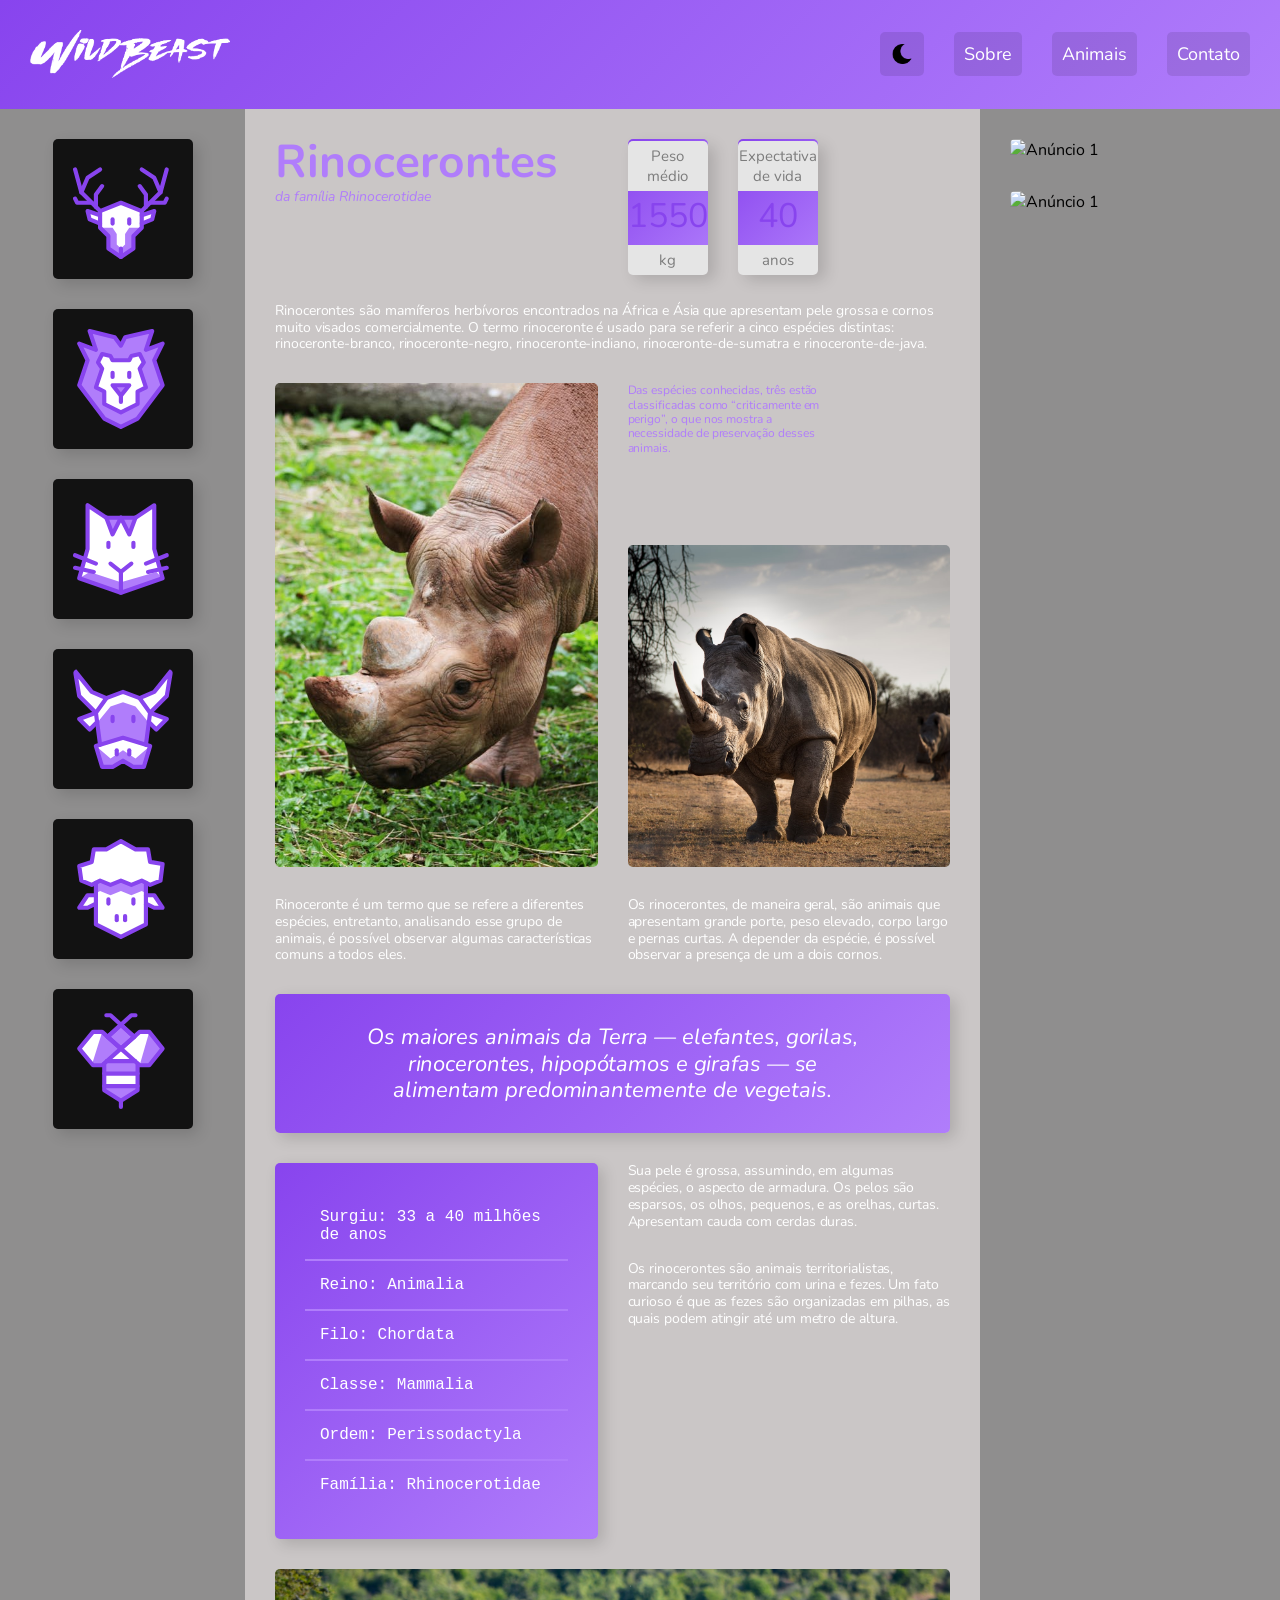
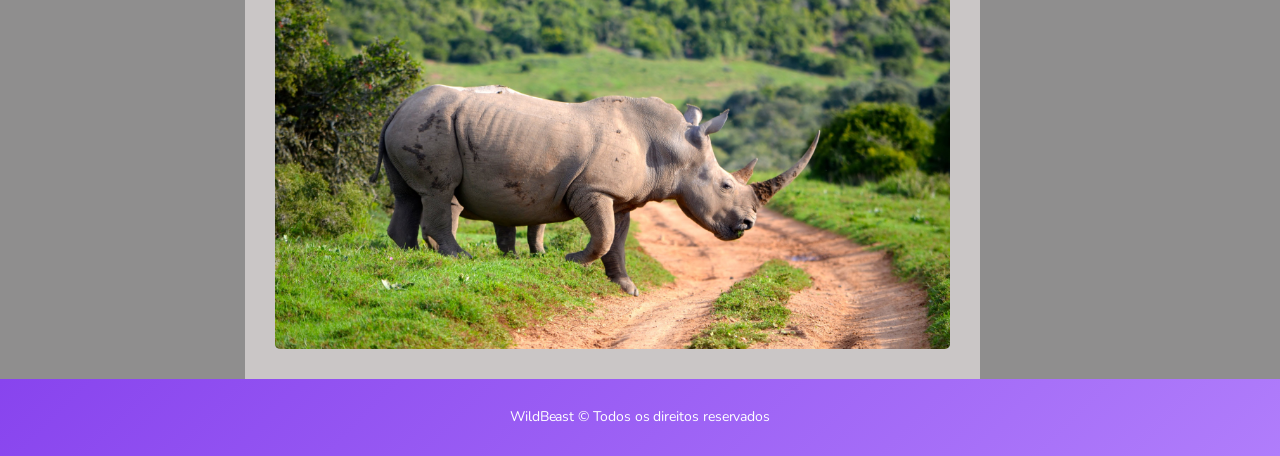
==== index.html @ 4a7d87e7 "added js-file" ====
<!DOCTYPE html>
<html lang="pt-br">

<head>
    <title>WildBeast</title>
    <meta charset="UTF-8">
    <meta http-equiv="X-UA-Compatible" content="IE=edge">
    <meta name="viewport" content="width=device-width, initial-scale=1, shrink-to-fit=no">
    <link rel="stylesheet"
        href="https://fonts.googleapis.com/css2?family=Nunito:ital,wght@0,400;0,700;1,400&display=swap">
    <link rel="stylesheet" href="Css/style.css">
</head>

<body id="body">

    <div class="estrutura">

        <header class="header">

            <a href="#" id="hoverlua" class="logo"><img src="img/wildbeast.svg" alt="WildBeast"></a>

            <nav>

                <ul>
                    <li><a href="#" id="blackTheme" onclick=darkmode()><img class="lua" src="/img/luaicon.png" alt="A imagem de uma lua"></a></li>
                    <li><a href="#">Sobre</a></li>
                    <li><a href="#">Animais</a></li>
                    <li><a href="#">Contato</a></li>

                </ul>

            </nav>

        </header>

        <nav class="sidenav" id="sidebar">

            <ul>

                <li><a href="#"><img src="icones/cervo.svg" alt="Cervo"></a></li>
                <li><a href="#"><img src="icones/leao.svg" alt="Leão"></a></li>
                <li><a href="#"><img src="icones/gato.svg" alt="Gato"></a></li>
                <li><a href="#"><img src="icones/vaca.svg" alt="Vaca"></a></li>
                <li><a href="#"><img src="icones/ovelha.svg" alt="Ovelha"></a></li>
                <li><a href="#"><img src="icones/abelha.svg" alt="Abelha"></a></li>

            </ul>

        </nav>

        <main class="content">

            <div class="titulo">

                <h1>Rinocerontes</h1>
                <span>da família Rhinocerotidae</span>

            </div>

            <div class="caracteristicas">

                <div>

                    <span class="medio">Peso<br> médio</span>
                    <span class="numero">1550</span>
                    <span class="rotulo">kg</span>

                </div>

                <div>

                    <span class="medio">Expectativa<br> de vida</span>
                    <span class="numero">40</span>
                    <span class="rotulo">anos</span>

                </div>

            </div>

            <p class="col-wide">
                Rinocerontes são mamíferos herbívoros encontrados na África e Ásia que apresentam pele grossa e cornos
                muito visados comercialmente. O termo rinoceronte é usado para se referir a cinco espécies distintas:
                rinoceronte-branco, rinoceronte-negro, rinoceronte-indiano, rinoceronte-de-sumatra e
                rinoceronte-de-java.
            </p>

            <img class="imagem-1" src="img/Rino1.jpeg" alt="Rinoceronte 1">

            <p class="destaque">
                Das espécies conhecidas, três estão classificadas como “criticamente em perigo”, o que nos mostra a
                necessidade de preservação desses animais.
            </p>

            <img class="imagem-2" src="img/Rino2.jpeg" alt="Rinoceronte 2">

            <p class="class-p">
                Rinoceronte é um termo que se refere a diferentes espécies, entretanto, analisando esse grupo de
                animais,
                é possível observar algumas características comuns a todos eles.
            </p>

            <p class="class-p">
                Os rinocerontes, de maneira geral, são animais que apresentam grande porte, peso elevado, corpo largo e
                pernas curtas. A depender da espécie, é possível observar a presença de um a dois cornos.
            </p>

            <blockquote class="citaçao col-wide">

                <p>
                    Os maiores animais da Terra — elefantes, gorilas, rinocerontes, hipopótamos e girafas — se alimentam
                    predominantemente de vegetais.
                </p>

            </blockquote>

            <ul class="atributos">

                <li>Surgiu: 33 a 40 milhões de anos</li>
                <li>Reino: Animalia</li>
                <li>Filo: Chordata</li>
                <li>Classe: Mammalia</li>
                <li>Ordem: Perissodactyla</li>
                <li>Família: Rhinocerotidae</li>

            </ul>

            <div class="informaçoes">

                <p class="class-p">
                    Sua pele é grossa, assumindo, em algumas espécies, o aspecto de armadura. Os pelos são esparsos, os
                    olhos, pequenos, e as orelhas, curtas. Apresentam cauda com cerdas duras.
                </p>

                <p class="class-p">
                    Os rinocerontes são animais territorialistas, marcando seu território com urina e fezes. Um fato
                    curioso é que as fezes são organizadas em pilhas, as quais podem atingir até um metro de altura.
                </p>

            </div>

            <img class="col-wide" src="img/Rino3.jpg" alt="Rinoceronte 3">

        </main>

        <aside class="anuncios" id="sidebar2">

            <div class="anuncios-item">

                <img src="img/anuncio-1.jpg" alt="Anúncio 1">

            </div>

            <div class="anuncios-item">

                <img src="img/anuncio-2.jpg" alt="Anúncio 1">

            </div>

        </aside>

        <footer class="footer">

            <p>WildBeast © Todos os direitos reservados</p>

        </footer>

    </div>

</body>

<script src="index.js"></script>

</html>
---- Css/style.css ----
body,
p,
h1,
ul,
li,
blockquote {
  padding: 0px;
  margin: 0px;
}

body {
  background: #cac6c6; /* mudar*/
  font-family: "Nunito", Georgia, "Times New Roman", Times, serif;
}

li {
  list-style: none;
}

a {
  text-decoration: none;
}

img {
  display: block;
  max-width: 100%;
  border-radius: 5px;
}

/* ------------------------------------------ */

.estrutura {
  display: grid;
  grid-template-columns: minmax(160px, 1fr) 3fr 300px;
  grid-template-areas:
    "header  header  header"
    "sidenav content anuncios"
    "footer  footer  footer";
}

@media (max-width: 1200px) {
  .estrututra {
    grid-template-areas:
      "header header header"
      "sidenav content content"
      "sidenav anuncios anuncios"
      "footer footer footer";
  }
}

@media (max-width: 760px) {
  .estrutura {
    grid-template-columns: 100%;
    grid-template-areas:
      "header"
      "sidenav"
      "content"
      "anuncios"
      "footer";
  }
}

/* ------------------------------------------ */

.header {
  grid-area: header;
  background: linear-gradient(135deg, #8844ee, #b07dfb);
  padding: 30px;
  display: grid;
  grid-template-columns: 1fr auto;
  align-items: center;
}

.logo {
  max-width: 200px;
}

.header nav ul {
  display: flex;
  flex-wrap: wrap;
}

.header nav a {
  display: block;
  padding: 10px;
  color: #fff;
  font-size: 1.125em;
  background: rgba(0, 0, 0, 0.1);
  border-radius: 5px;
  transition: 0.1s;
}

.header nav a:hover {
  background: rgba(0, 0, 0, 0.5);
}

.header li + li {
  margin-left: 30px;
}

@media (max-width: 760px) {
  .header {
    grid-template-columns: auto;
  }
  .logo {
    margin-bottom: 20px;
  }
  .header nav a {
    font-size: 1em;
  }
  .header li + li {
    margin-left: 10px;
  }
}


/* ------------------------------------------ */

.sidenav {
  grid-area: sidenav;
  background: #8f8e8e; /* mudar*/
  padding: 30px;
}

.sidenav li a {
  display: block;
  min-width: 60px;
  max-width: 100px;
  margin: 0 auto 30px auto;
  background: #121212;
  padding: 20px;
  border-radius: 5px;
  box-shadow: 5px 5px 15px 0px rgba(0, 0, 0, 0.15);
  transition: 0.1s ease-out;
}

.sidenav li a:hover {
  background: #b07dfb;
}

@keyframes seta {
  from {
    right: 30px;
  }
  to {
    right: 20px;
  }
}

@media (max-width: 760px) {
  .sidenav {
    position: relative;
    overflow-x: auto;
    -webkit-overflow-scrolling: touch;
    -ms-overflow-style: -ms-autohiding-scrollbar;
  }
  .sidenav::after {
    content: "→";
    color: #fff;
    position: absolute;
    top: 5px;
    right: 30px;
    animation: seta 0.5s ease-in 0s infinite alternate;
  }
  .sidenav ul {
    display: flex;
  }
  .sidenav li {
    flex: 1 0 60px;
  }
  .sidenav {
    padding: 0 30px;
  }
  .sidenav li a {
    margin: 30px 30px 30px 0;
  }
}

/* ------------------------------------------ */

.content ul,
li,
a,
blockquote {
  color: #fff;
}

.content {
  grid-area: content;
  max-width: 900px;
  margin: 0 auto;
  padding: 30px;
  display: grid;
  grid-template-columns: 1fr 1fr;
  gap: 30px;
}

@media (max-width: 600px) {
  .content {
    grid-template-columns: auto;
  }
}

/* ------------------------------------------ */

.col-wide {
  grid-column: 1 / -1;
  color: #fff;
}

.class-p {
  color: #fff;
}

.imagem-1 {
  grid-row: span 2;
  align-self: end;
}

.imagem-2 {
  align-self: end;
}

/* ------------------------------------------ */

p {
  font-size: 14px;
  line-height: 1.2;
  letter-spacing: -0.005em;
}

.informaçoes p + p {
  margin-top: 30px;
}

/* ------------------------------------------ */

.titulo {
  color: #b07dfb;
}

.titulo h1 {
  font-size: 46px;
  line-height: 1;
  font-weight: 700;
}

.titulo span {
  font-size: 14px;
  font-style: italic;
}

/* ------------------------------------------ */

.caracteristicas {
  display: flex;
  align-items: flex-start;
}

.caracteristicas > div {
  width: 80px;
  text-align: center;
  background: linear-gradient(135deg, #8844ee, #b07dfb);
  border-radius: 5px;
  box-shadow: 7px 7px 15px 0px rgba(0, 0, 0, 0.15);
  position: relative;
}

.caracteristicas > div:first-child {
  margin-right: 30px;
}

.caracteristicas span {
  display: block;
}

.numero {
  color: #8844ee;
  font-size: 34px;
  line-height: 1;
  margin: 10px auto;
}

.rotulo {
  font-size: 15px;
  background: #e5e5e5;
  border-radius: 0 0 5px 5px;
  padding: 5px 0;
  color: #7c7c7c;
  position: relative;
  top: 2px;
}

.medio {
  font-size: 15px;
  background: #e5e5e5;
  border-radius: 5px 5px 0 0;
  padding: 5px 0;
  color: #7c7c7c;
  position: relative;
  top: 2px;
}

/* ------------------------------------------ */

.destaque {
  font-size: 12px;
  color: #b07dfb;
  max-width: 16em;
}

.citaçao,
.atributos {
  align-self: start;
  padding: 30px;
  border-radius: 5px;
  box-shadow: 5px 5px 15px 0px rgba(0, 0, 0, 0.15);
  background: linear-gradient(135deg, #8844ee, #b07dfb);
}

.citaçao p {
  font-size: 22px;
  font-style: italic;
  text-align: center;
  max-width: 500px;
  margin: 0 auto;
}

.atributos li {
  font-family: "Courier New", Courier, monospace;
  font-size: 16px;
  padding: 15px;
}

.atributos li + li {
  border-top: 2px solid #b07dfb;
}

/* ------------------------------------------ */

.anuncios {
  grid-area: anuncios;
  background: #8f8e8e; /* mudar*/
  display: grid;
  align-content: start;
  padding: 30px;
  gap: 30px;
  grid-template-columns: repeat(auto-fit, minmax(150px, 1fr));
}

/* ------------------------------------------ */

.footer {
  grid-area: footer;
  background: linear-gradient(135deg, #8844ee, #b07dfb);
}

.footer p {
  color: #fff;
  text-align: center;
  padding: 30px;
}

.lua {
  padding: 2px;
  display: block;
  transition: 1ms;
  border-radius: 5px;
  width: 20px;
  height: auto;
}

.darkmodeBody {
  background-color: #222222;
}

.leftandright {
  background-color: #101010;
}
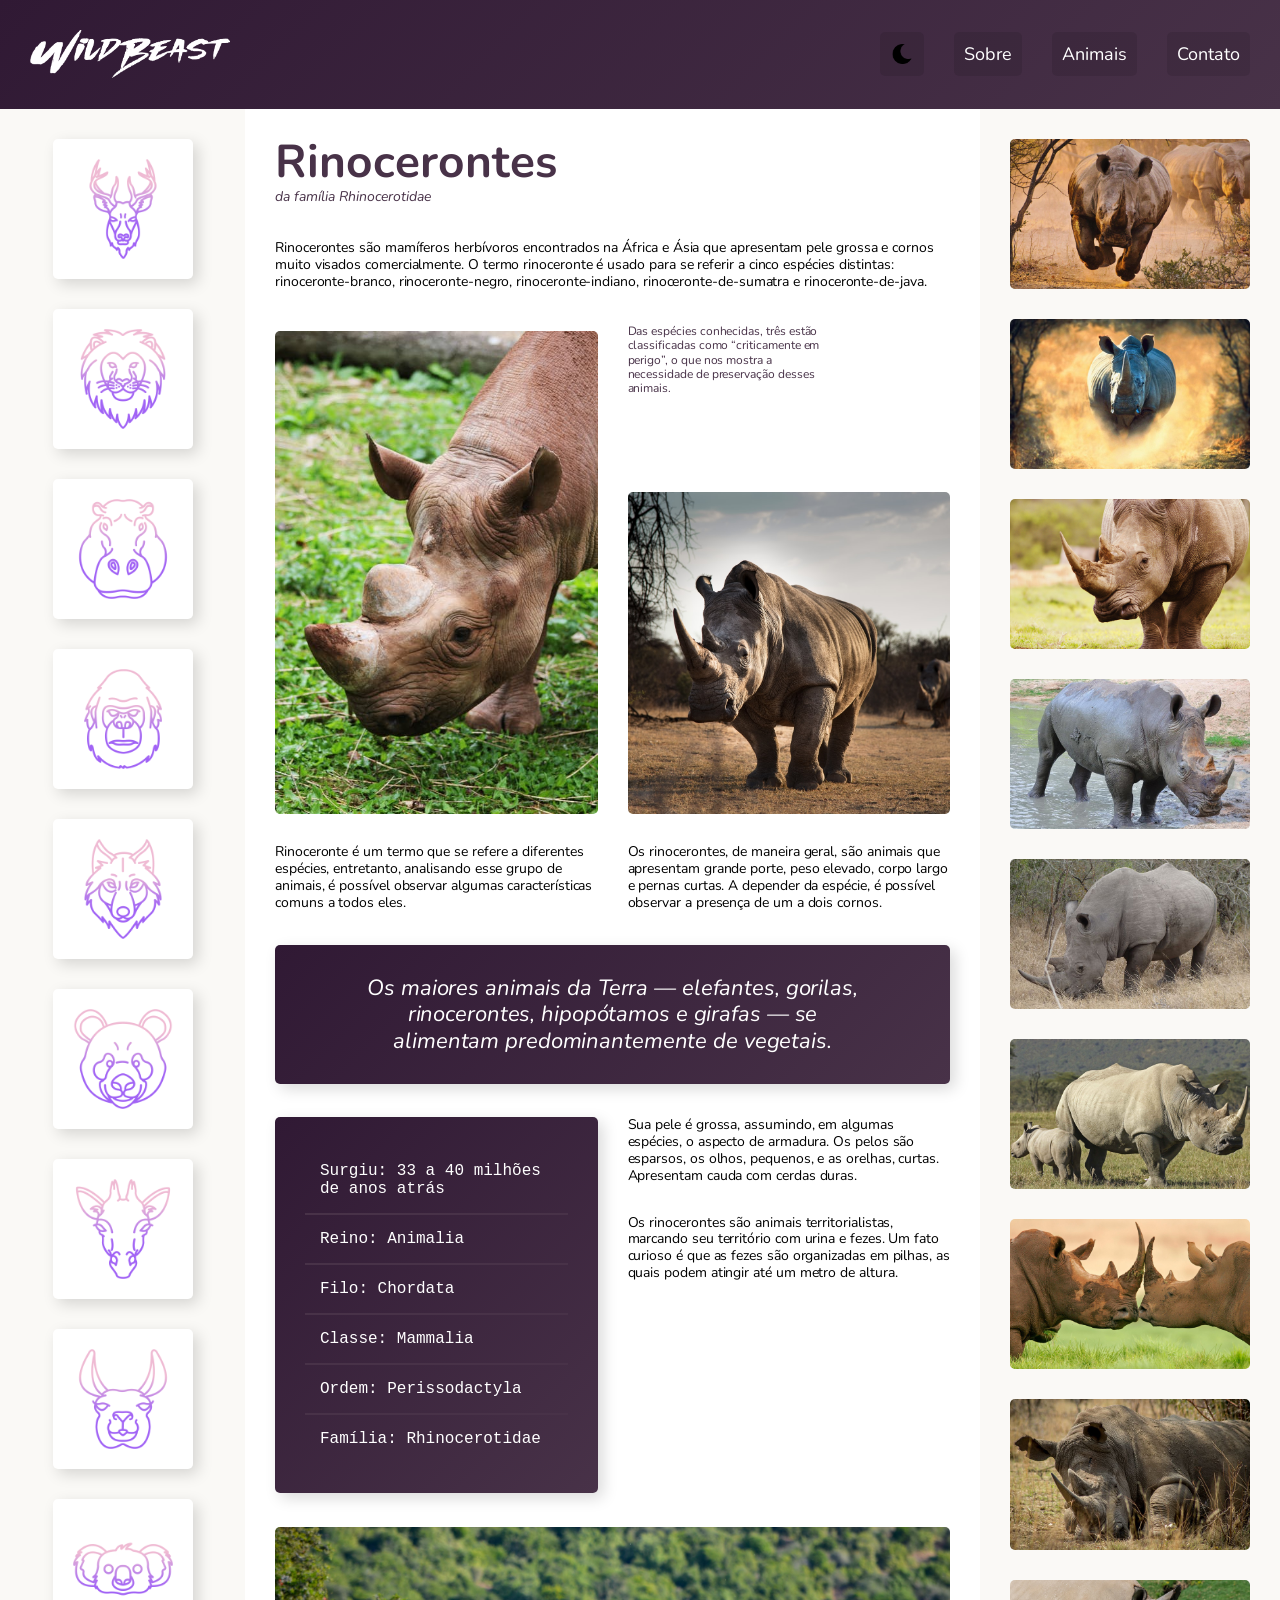
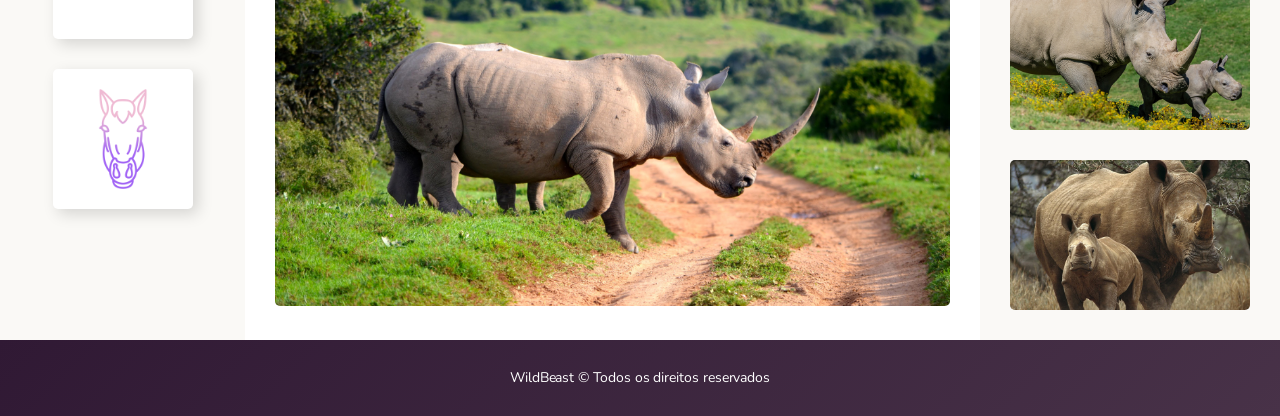
==== commit f99aee53: "cervo/rino" ====
--- a/index.html
+++ b/index.html
@@ -2,7 +2,7 @@
 <html lang="pt-br">
 
 <head>
-    <title>WildBeast</title>
+    <title>WildBeast - Rinoceronte</title>
     <meta charset="UTF-8">
     <meta http-equiv="X-UA-Compatible" content="IE=edge">
     <meta name="viewport" content="width=device-width, initial-scale=1, shrink-to-fit=no">
@@ -22,7 +22,8 @@
             <nav>
 
                 <ul>
-                    <li><a href="#" id="blackTheme" onclick=darkmode()><img class="lua" src="/img/luaicon.png" alt="A imagem de uma lua"></a></li>
+                    <li><a href="#" id="blackTheme" onclick=darkmode()><img class="lua" src="img/luaicon.png"
+                                alt="A imagem de uma lua"></a></li>
                     <li><a href="#">Sobre</a></li>
                     <li><a href="#">Animais</a></li>
                     <li><a href="#">Contato</a></li>
@@ -37,12 +38,16 @@
 
             <ul>
 
-                <li><a href="#"><img src="icones/cervo.svg" alt="Cervo"></a></li>
-                <li><a href="#"><img src="icones/leao.svg" alt="Leão"></a></li>
-                <li><a href="#"><img src="icones/gato.svg" alt="Gato"></a></li>
-                <li><a href="#"><img src="icones/vaca.svg" alt="Vaca"></a></li>
-                <li><a href="#"><img src="icones/ovelha.svg" alt="Ovelha"></a></li>
-                <li><a href="#"><img src="icones/abelha.svg" alt="Abelha"></a></li>
+                <li><a href="cervo.html"><img src="icones/cervo.png" alt="Cervo"></a></li>
+                <li><a href="leao.html"><img src="icones/leao.png" alt="Leão"></a></li>
+                <li><a href="hipopotamo.html"><img src="icones/hipopotamo.png" alt="Hipopótamo"></a></li>
+                <li><a href="gorila.html"><img src="icones/gorila.png" alt="Gorila"></a></li>
+                <li><a href="lobo.html"><img src="icones/lobo.png" alt="Lobo"></a></li>
+                <li><a href="panda.html"><img src="icones/panda.png" alt="Panda"></a></li>
+                <li><a href="girafa.html"><img src="icones/girafa.png" alt="Girafa"></a></li>
+                <li><a href="lhama.html"><img src="icones/lhama.png" alt="Lhama"></a></li>
+                <li><a href="coala.html"><img src="icones/coala.png" alt="Coala"></a></li>
+                <li><a href="cavalo.html"><img src="icones/cavalo.png" alt="Cavalo"></a></li>
 
             </ul>
 
@@ -54,26 +59,6 @@
 
                 <h1>Rinocerontes</h1>
                 <span>da família Rhinocerotidae</span>
-
-            </div>
-
-            <div class="caracteristicas">
-
-                <div>
-
-                    <span class="medio">Peso<br> médio</span>
-                    <span class="numero">1550</span>
-                    <span class="rotulo">kg</span>
-
-                </div>
-
-                <div>
-
-                    <span class="medio">Expectativa<br> de vida</span>
-                    <span class="numero">40</span>
-                    <span class="rotulo">anos</span>
-
-                </div>
 
             </div>
 
@@ -115,7 +100,7 @@
 
             <ul class="atributos">
 
-                <li>Surgiu: 33 a 40 milhões de anos</li>
+                <li>Surgiu: 33 a 40 milhões de anos atrás</li>
                 <li>Reino: Animalia</li>
                 <li>Filo: Chordata</li>
                 <li>Classe: Mammalia</li>
@@ -146,13 +131,61 @@
 
             <div class="anuncios-item">
 
-                <img src="img/anuncio-1.jpg" alt="Anúncio 1">
-
-            </div>
-
-            <div class="anuncios-item">
-
-                <img src="img/anuncio-2.jpg" alt="Anúncio 1">
+                <img src="img/Rinoceronte1.jpg" alt="Rinoceronte">
+
+            </div>
+
+            <div class="anuncios-item">
+
+                <img src="img/Rinoceronte2.jpg" alt="Rinoceronte">
+
+            </div>
+
+            <div class="anuncios-item">
+
+                <img src="img/Rinoceronte3.jpg" alt="Rinoceronte">
+
+            </div>
+
+            <div class="anuncios-item">
+
+                <img src="img/Rinoceronte4.jpg" alt="Rinoceronte">
+
+            </div>
+
+            <div class="anuncios-item">
+
+                <img src="img/Rinoceronte5.jpg" alt="Rinoceronte">
+
+            </div>
+
+            <div class="anuncios-item">
+
+                <img src="img/Rinoceronte6.jpg" alt="Rinoceronte">
+
+            </div>
+
+            <div class="anuncios-item">
+
+                <img src="img/Rinoceronte7.jpg" alt="Rinoceronte">
+
+            </div>
+
+            <div class="anuncios-item">
+
+                <img src="img/Rinoceronte8.jpg" alt="Rinoceronte">
+
+            </div>
+
+            <div class="anuncios-item">
+
+                <img src="img/Rinoceronte9.jpg" alt="Rinoceronte">
+
+            </div>
+
+            <div class="anuncios-item">
+
+                <img src="img/Rinoceronte10.jpg" alt="Rinoceronte">
 
             </div>
 
--- a/Css/style.css
+++ b/Css/style.css
@@ -8,8 +8,12 @@
   margin: 0px;
 }
 
+blockquote {
+  color: #fff!important;
+}
+
 body {
-  background: #cac6c6; /* mudar*/
+  background: #fff; /* mudar*/
   font-family: "Nunito", Georgia, "Times New Roman", Times, serif;
 }
 
@@ -64,7 +68,7 @@
 
 .header {
   grid-area: header;
-  background: linear-gradient(135deg, #8844ee, #b07dfb);
+  background: linear-gradient(135deg, #301934, #483248);
   padding: 30px;
   display: grid;
   grid-template-columns: 1fr auto;
@@ -118,7 +122,7 @@
 
 .sidenav {
   grid-area: sidenav;
-  background: #8f8e8e; /* mudar*/
+  background: #FAF9F6; /* mudar*/
   padding: 30px;
 }
 
@@ -127,7 +131,7 @@
   min-width: 60px;
   max-width: 100px;
   margin: 0 auto 30px auto;
-  background: #121212;
+  background: #fff;
   padding: 20px;
   border-radius: 5px;
   box-shadow: 5px 5px 15px 0px rgba(0, 0, 0, 0.15);
@@ -135,7 +139,7 @@
 }
 
 .sidenav li a:hover {
-  background: #b07dfb;
+  background: #483248;
 }
 
 @keyframes seta {
@@ -156,7 +160,7 @@
   }
   .sidenav::after {
     content: "→";
-    color: #fff;
+    color: #000;
     position: absolute;
     top: 5px;
     right: 30px;
@@ -205,11 +209,11 @@
 
 .col-wide {
   grid-column: 1 / -1;
-  color: #fff;
+  color: #000;
 }
 
 .class-p {
-  color: #fff;
+  color: #000;
 }
 
 .imagem-1 {
@@ -236,7 +240,7 @@
 /* ------------------------------------------ */
 
 .titulo {
-  color: #b07dfb;
+  color: #483248;
 }
 
 .titulo h1 {
@@ -305,7 +309,7 @@
 
 .destaque {
   font-size: 12px;
-  color: #b07dfb;
+  color: #483248;
   max-width: 16em;
 }
 
@@ -315,7 +319,7 @@
   padding: 30px;
   border-radius: 5px;
   box-shadow: 5px 5px 15px 0px rgba(0, 0, 0, 0.15);
-  background: linear-gradient(135deg, #8844ee, #b07dfb);
+  background: linear-gradient(135deg, #301934, #483248);
 }
 
 .citaçao p {
@@ -333,14 +337,14 @@
 }
 
 .atributos li + li {
-  border-top: 2px solid #b07dfb;
+  border-top: 2px solid #483248;
 }
 
 /* ------------------------------------------ */
 
 .anuncios {
   grid-area: anuncios;
-  background: #8f8e8e; /* mudar*/
+  background: #FAF9F6; /* mudar*/
   display: grid;
   align-content: start;
   padding: 30px;
@@ -352,7 +356,7 @@
 
 .footer {
   grid-area: footer;
-  background: linear-gradient(135deg, #8844ee, #b07dfb);
+  background: linear-gradient(135deg, #301934, #483248);
 }
 
 .footer p {
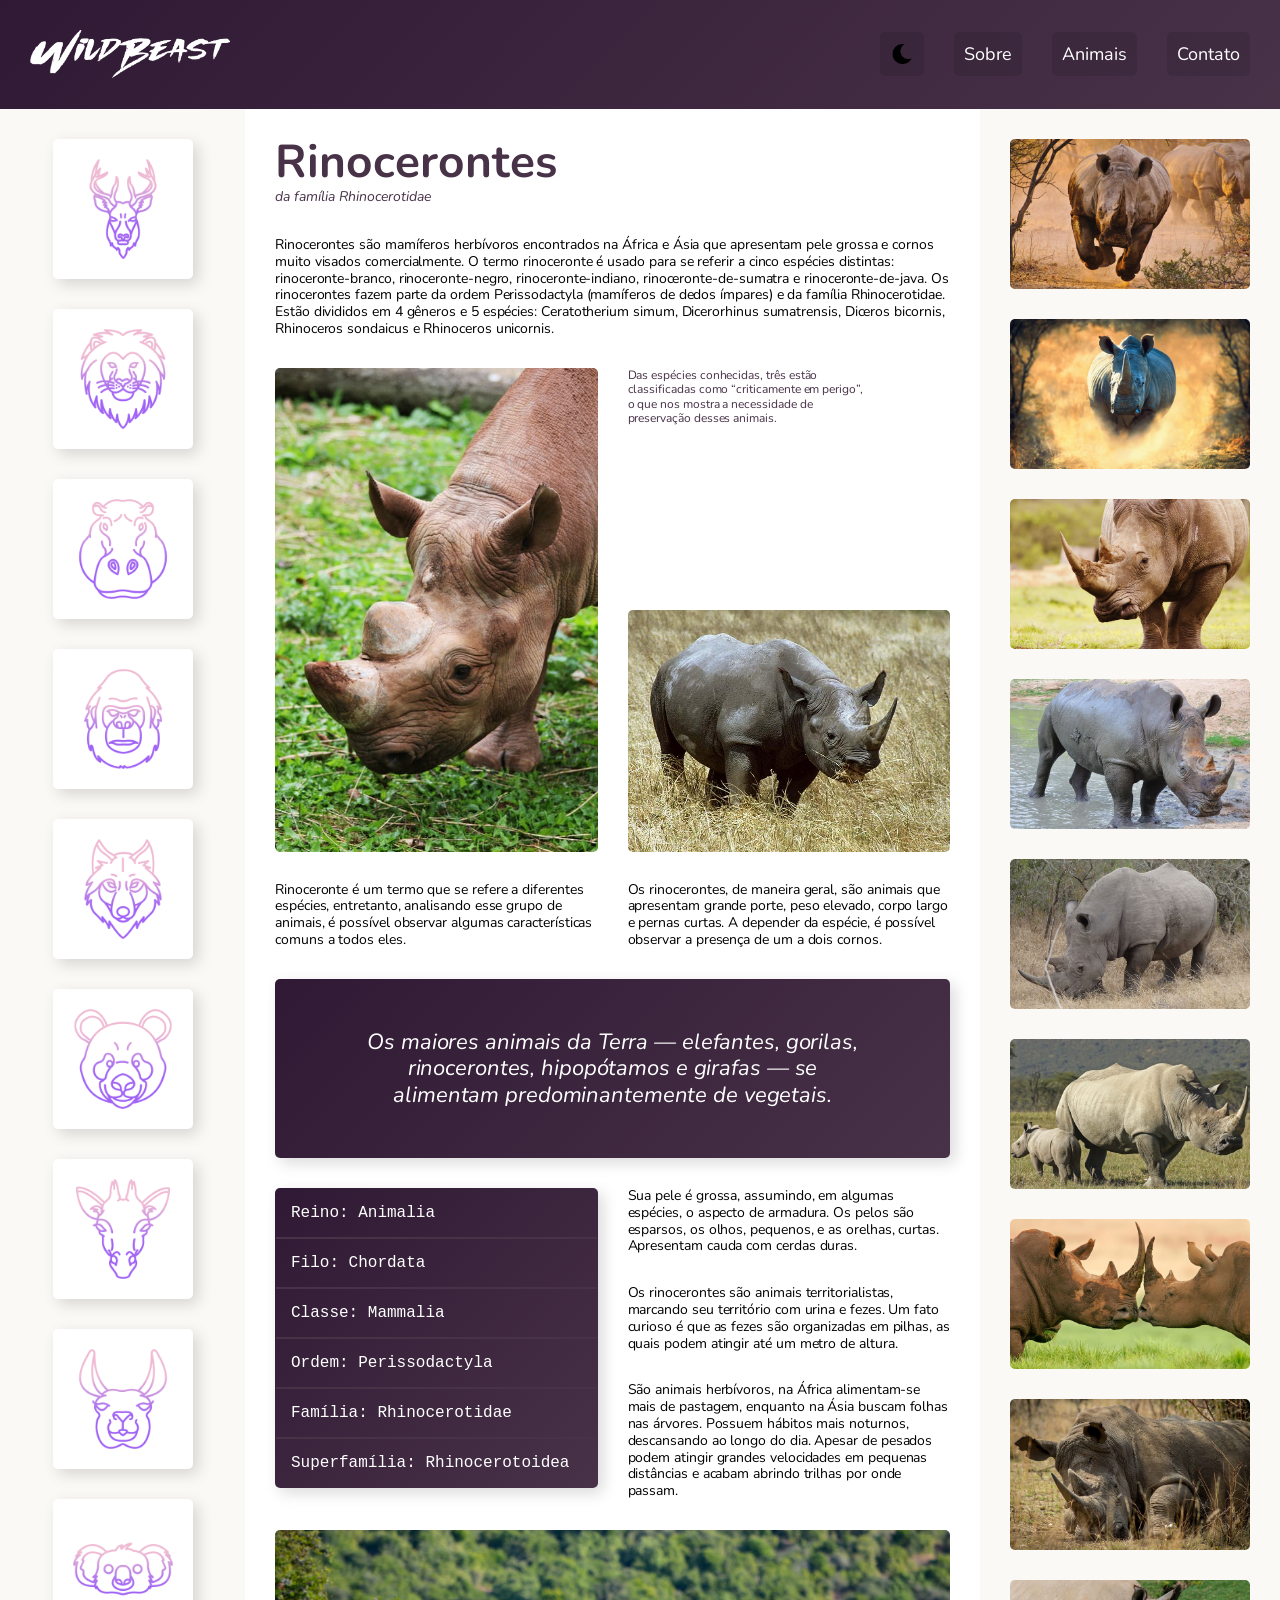
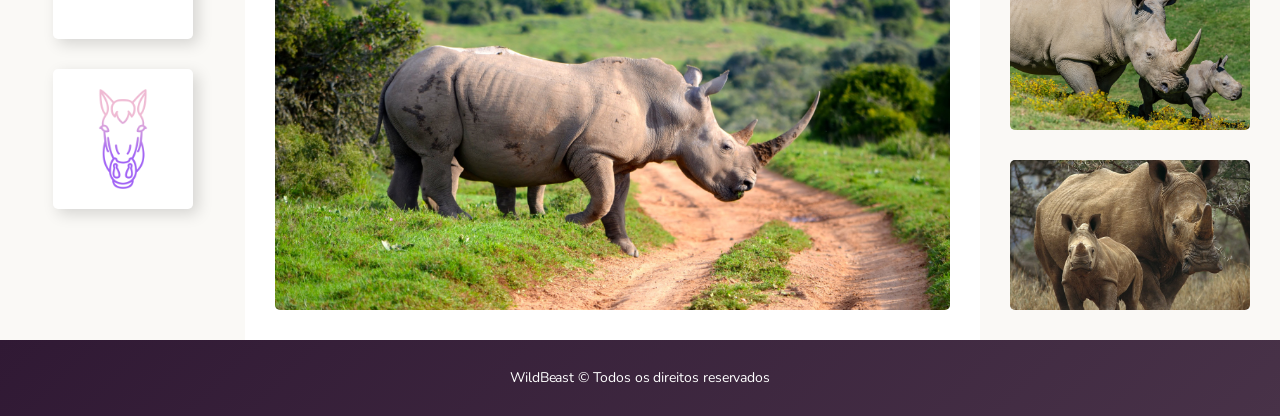
==== commit 4808b7b3: "leão" ====
--- a/index.html
+++ b/index.html
@@ -66,7 +66,9 @@
                 Rinocerontes são mamíferos herbívoros encontrados na África e Ásia que apresentam pele grossa e cornos
                 muito visados comercialmente. O termo rinoceronte é usado para se referir a cinco espécies distintas:
                 rinoceronte-branco, rinoceronte-negro, rinoceronte-indiano, rinoceronte-de-sumatra e
-                rinoceronte-de-java.
+                rinoceronte-de-java. Os rinocerontes fazem parte da ordem Perissodactyla (mamíferos de dedos ímpares) e
+                da família Rhinocerotidae. Estão divididos em 4 gêneros e 5 espécies: Ceratotherium simum, Dicerorhinus
+                sumatrensis, Diceros bicornis, Rhinoceros sondaicus e Rhinoceros unicornis.
             </p>
 
             <img class="imagem-1" src="img/Rino1.jpeg" alt="Rinoceronte 1">
@@ -100,12 +102,12 @@
 
             <ul class="atributos">
 
-                <li>Surgiu: 33 a 40 milhões de anos atrás</li>
                 <li>Reino: Animalia</li>
                 <li>Filo: Chordata</li>
                 <li>Classe: Mammalia</li>
                 <li>Ordem: Perissodactyla</li>
                 <li>Família: Rhinocerotidae</li>
+                <li>Superfamília: Rhinocerotoidea</li>
 
             </ul>
 
@@ -121,6 +123,13 @@
                     curioso é que as fezes são organizadas em pilhas, as quais podem atingir até um metro de altura.
                 </p>
 
+                <p class="class-p">
+                    São
+                    animais herbívoros, na África alimentam-se mais de pastagem, enquanto na Ásia buscam folhas nas
+                    árvores. Possuem hábitos mais noturnos, descansando ao longo do dia. Apesar de pesados podem atingir
+                    grandes velocidades em pequenas distâncias e acabam abrindo trilhas por onde passam.
+                </p>
+
             </div>
 
             <img class="col-wide" src="img/Rino3.jpg" alt="Rinoceronte 3">
--- a/Css/style.css
+++ b/Css/style.css
@@ -310,13 +310,17 @@
 .destaque {
   font-size: 12px;
   color: #483248;
-  max-width: 16em;
+  max-width: 20em;
+}
+
+.atributos {
+  padding: 1px!important;
 }
 
 .citaçao,
 .atributos {
   align-self: start;
-  padding: 30px;
+  padding: 50px;
   border-radius: 5px;
   box-shadow: 5px 5px 15px 0px rgba(0, 0, 0, 0.15);
   background: linear-gradient(135deg, #301934, #483248);
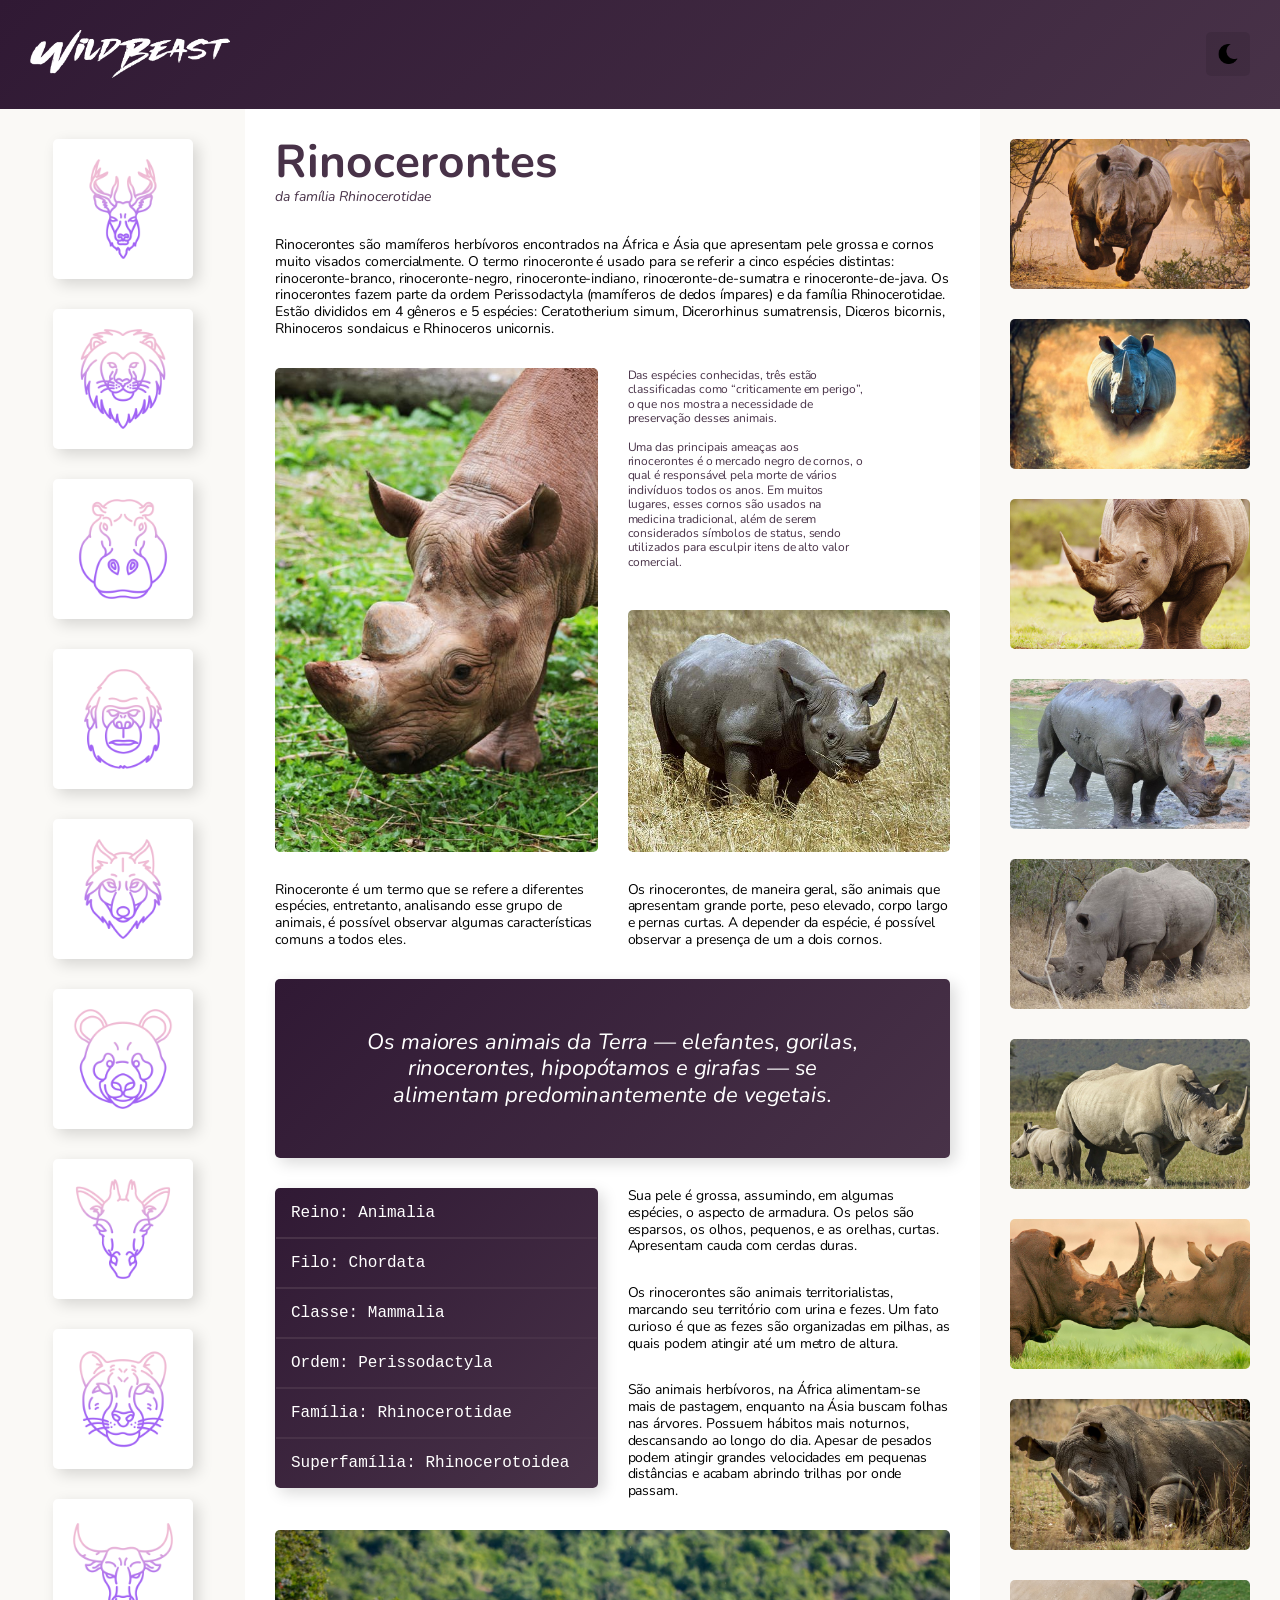
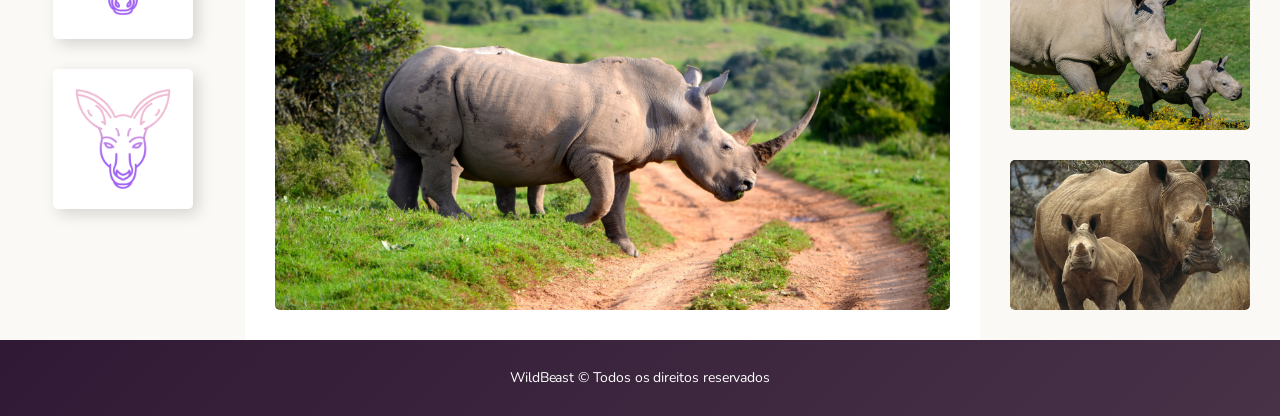
==== commit f82e2990: "hippo" ====
--- a/index.html
+++ b/index.html
@@ -24,10 +24,6 @@
                 <ul>
                     <li><a href="#" id="blackTheme" onclick=darkmode()><img class="lua" src="img/luaicon.png"
                                 alt="A imagem de uma lua"></a></li>
-                    <li><a href="#">Sobre</a></li>
-                    <li><a href="#">Animais</a></li>
-                    <li><a href="#">Contato</a></li>
-
                 </ul>
 
             </nav>
@@ -45,9 +41,9 @@
                 <li><a href="lobo.html"><img src="icones/lobo.png" alt="Lobo"></a></li>
                 <li><a href="panda.html"><img src="icones/panda.png" alt="Panda"></a></li>
                 <li><a href="girafa.html"><img src="icones/girafa.png" alt="Girafa"></a></li>
-                <li><a href="lhama.html"><img src="icones/lhama.png" alt="Lhama"></a></li>
-                <li><a href="coala.html"><img src="icones/coala.png" alt="Coala"></a></li>
-                <li><a href="cavalo.html"><img src="icones/cavalo.png" alt="Cavalo"></a></li>
+                <li><a href="guepardo.html"><img src="icones/guepardo.png" alt="Guepardo"></a></li>
+                <li><a href="bufalo.html"><img src="icones/bufalo.png" alt="Búfalo"></a></li>
+                <li><a href="canguru.html"><img src="icones/canguru.png" alt="Canguru"></a></li>
 
             </ul>
 
@@ -75,7 +71,11 @@
 
             <p class="destaque">
                 Das espécies conhecidas, três estão classificadas como “criticamente em perigo”, o que nos mostra a
-                necessidade de preservação desses animais.
+                necessidade de preservação desses animais.<br><br>
+                Uma das principais ameaças aos rinocerontes é o mercado negro de cornos, o qual é responsável pela morte
+                de vários indivíduos todos os anos. Em muitos lugares, esses cornos são usados na medicina tradicional,
+                além de serem considerados símbolos de status, sendo utilizados para esculpir itens de alto valor
+                comercial.
             </p>
 
             <img class="imagem-2" src="img/Rino2.jpeg" alt="Rinoceronte 2">
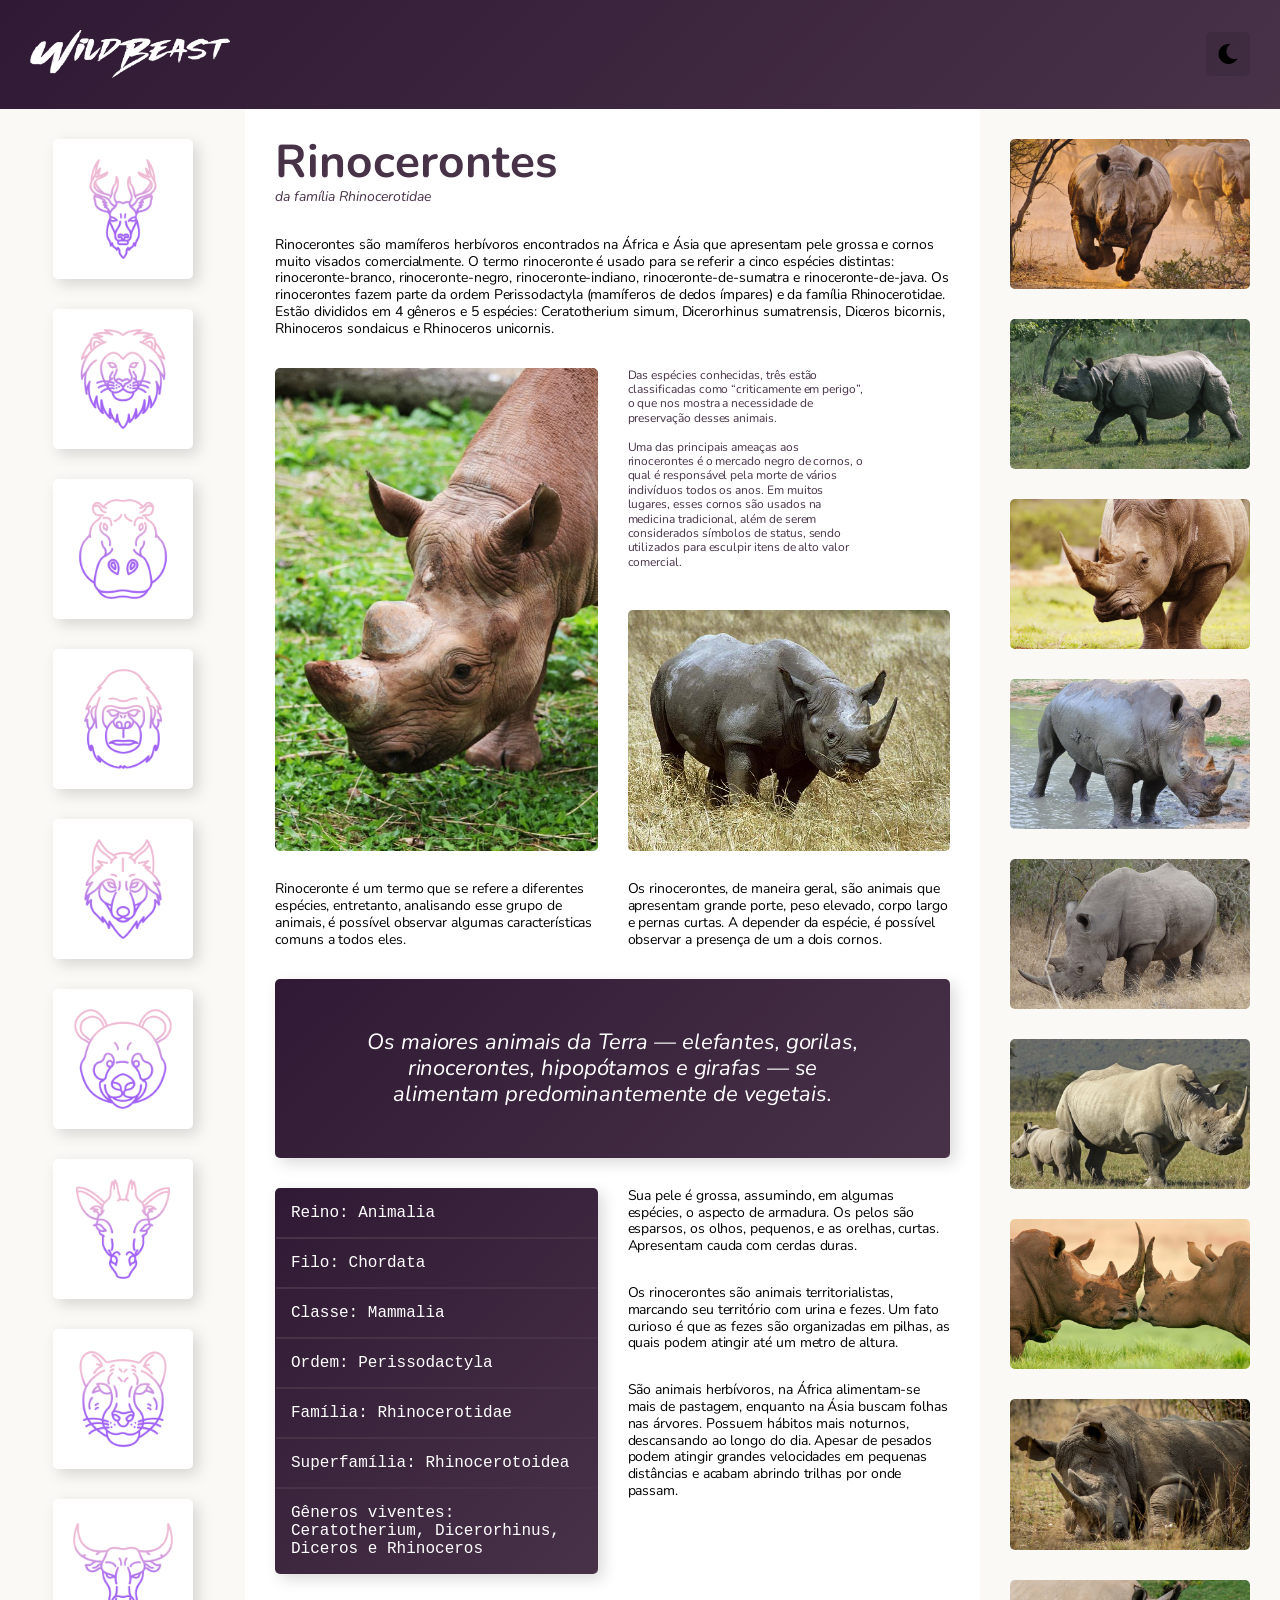
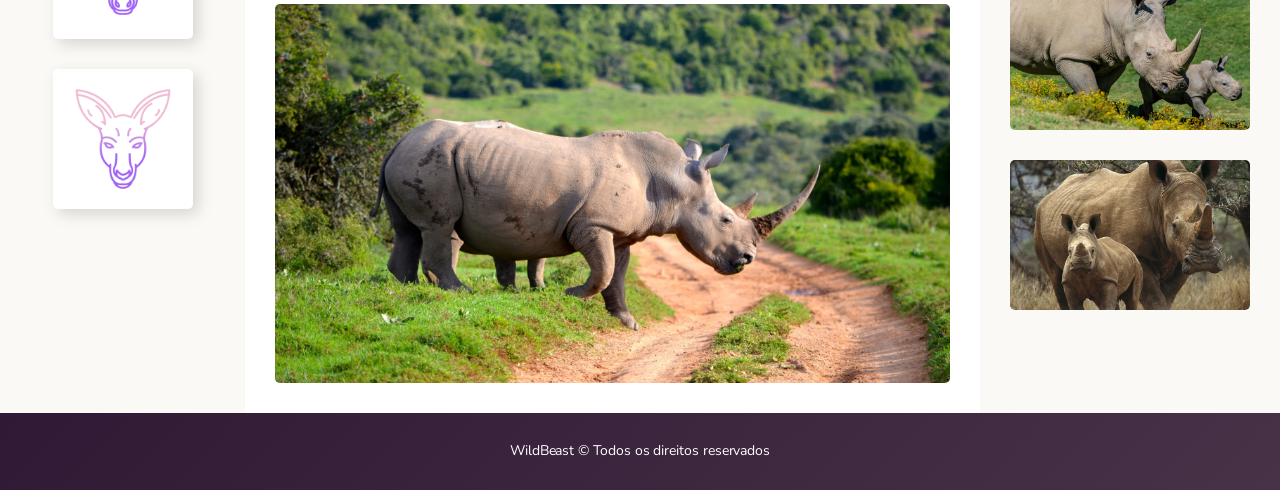
==== commit 44980cf2: "girafa e guepardo" ====
--- a/index.html
+++ b/index.html
@@ -5,6 +5,7 @@
     <title>WildBeast - Rinoceronte</title>
     <meta charset="UTF-8">
     <meta http-equiv="X-UA-Compatible" content="IE=edge">
+    <link rel="shortcut icon" href="icones/WB.png" type="image/x-icon">
     <meta name="viewport" content="width=device-width, initial-scale=1, shrink-to-fit=no">
     <link rel="stylesheet"
         href="https://fonts.googleapis.com/css2?family=Nunito:ital,wght@0,400;0,700;1,400&display=swap">
@@ -108,6 +109,7 @@
                 <li>Ordem: Perissodactyla</li>
                 <li>Família: Rhinocerotidae</li>
                 <li>Superfamília: Rhinocerotoidea</li>
+                <li>Gêneros viventes: Ceratotherium, Dicerorhinus, Diceros e Rhinoceros</li>
 
             </ul>
 
@@ -132,7 +134,7 @@
 
             </div>
 
-            <img class="col-wide" src="img/Rino3.jpg" alt="Rinoceronte 3">
+            <img class="col-wide imagem-3" src="img/Rino3.jpg" alt="Rinoceronte 3">
 
         </main>
 
--- a/Css/style.css
+++ b/Css/style.css
@@ -98,6 +98,13 @@
   background: rgba(0, 0, 0, 0.5);
 }
 
+.header img:hover {
+  -ms-transform: scale(1.1);
+  -webkit-transform: scale(1.1);
+  transform: scale(1.1);
+  transition: all 0.2s; 
+}
+
 .header li + li {
   margin-left: 30px;
 }
@@ -140,6 +147,10 @@
 
 .sidenav li a:hover {
   background: #483248;
+  -ms-transform: scale(1.05);
+  -webkit-transform: scale(1.05);
+  transform: scale(1.05);
+  transition: all 0.5s; 
 }
 
 @keyframes seta {
@@ -221,8 +232,29 @@
   align-self: end;
 }
 
+.imagem-1:hover {
+  -ms-transform: scale(1.05);
+  -webkit-transform: scale(1.05);
+  transform: scale(1.05);
+  transition: all 0.6s; 
+}
+
 .imagem-2 {
   align-self: end;
+}
+
+.imagem-2:hover {
+  -ms-transform: scale(1.05);
+  -webkit-transform: scale(1.05);
+  transform: scale(1.05);
+  transition: all 0.6s; 
+}
+
+.imagem-3:hover {
+  -ms-transform: scale(1.05);
+  -webkit-transform: scale(1.05);
+  transform: scale(1.05);
+  transition: all 0.6s; 
 }
 
 /* ------------------------------------------ */
@@ -356,6 +388,18 @@
   grid-template-columns: repeat(auto-fit, minmax(150px, 1fr));
 }
 
+.anuncions-item {
+  transition: transform .2s;
+  animation-duration: 3s;
+}
+
+.anuncios-item:hover {
+  -ms-transform: scale(1.2);
+  -webkit-transform: scale(1.2);
+  transform: scale(1.2);
+  transition: all 0.6s; 
+}
+
 /* ------------------------------------------ */
 
 .footer {
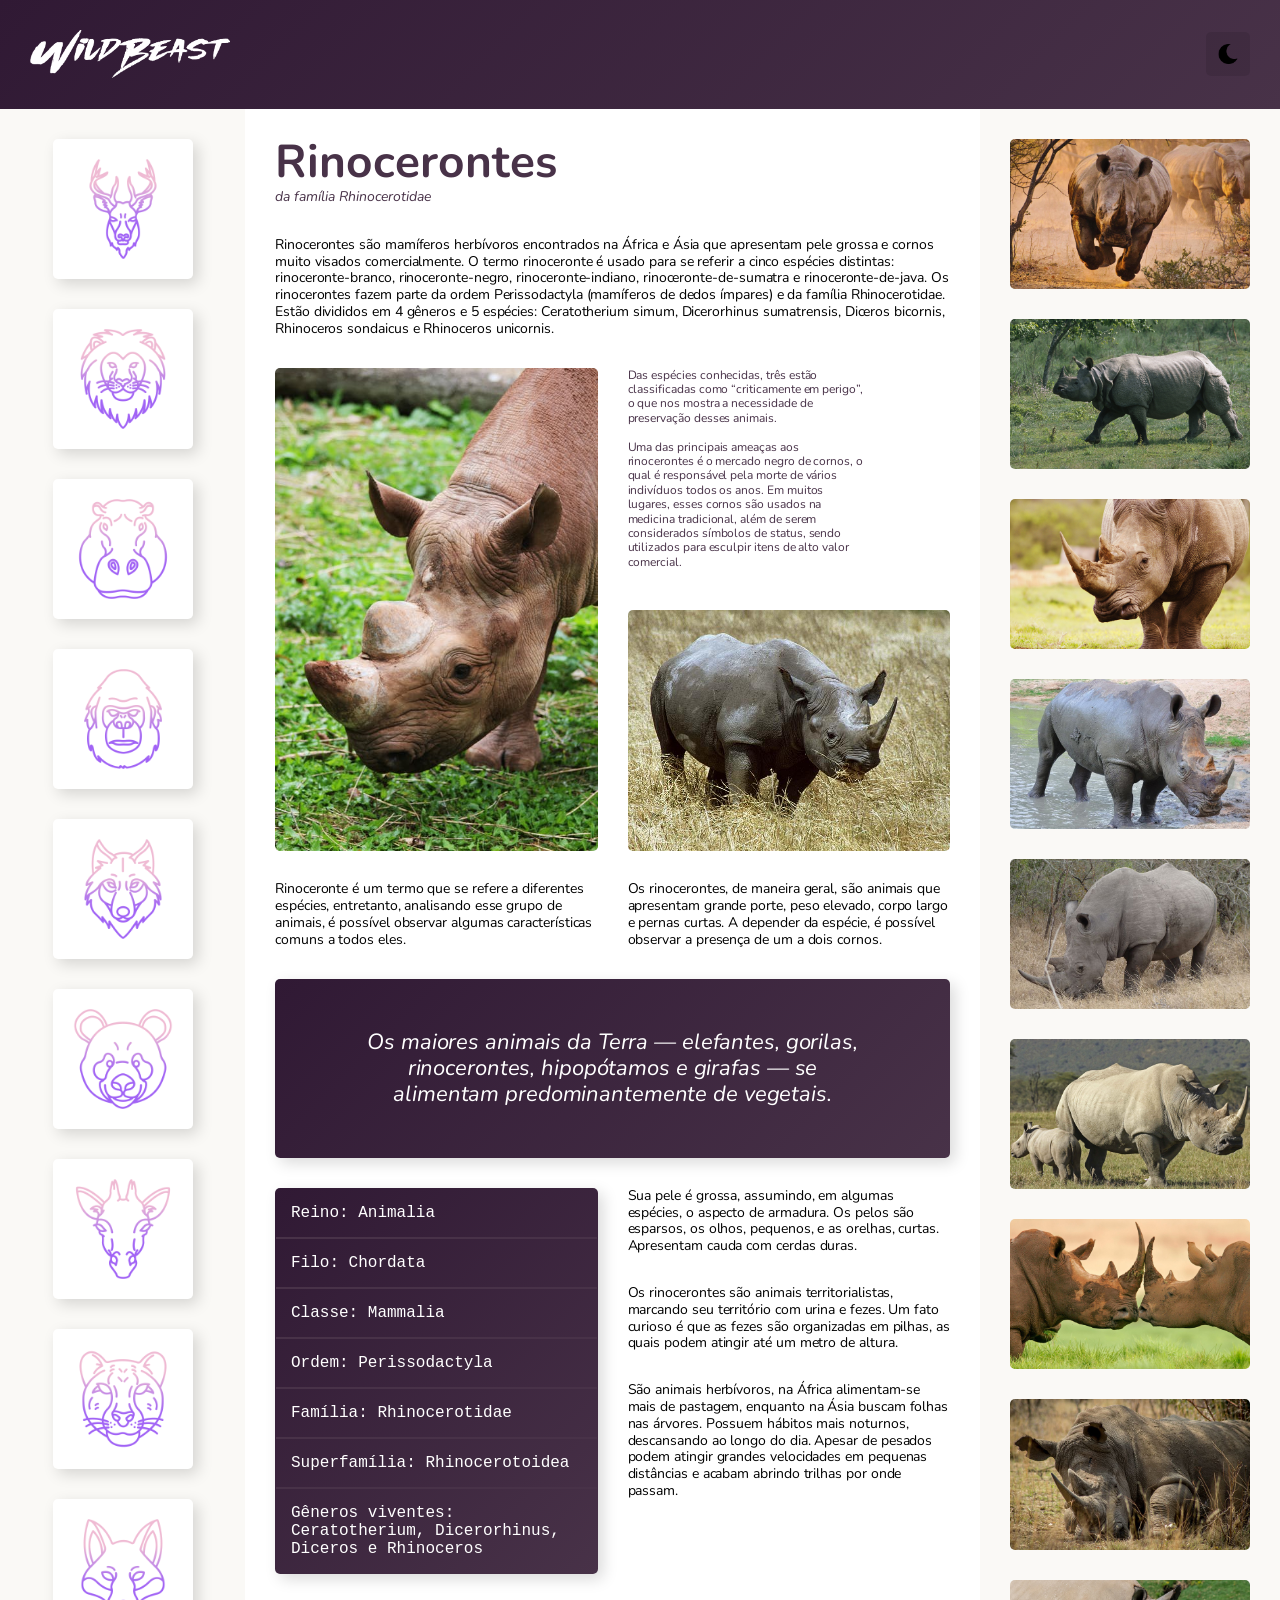
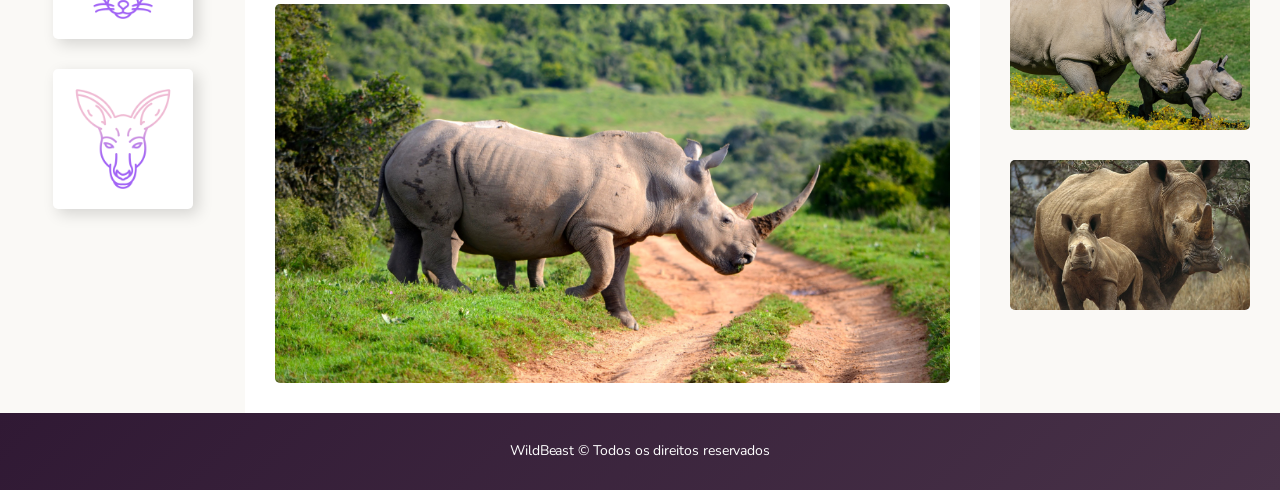
==== commit 15718857: "raposa" ====
--- a/index.html
+++ b/index.html
@@ -43,7 +43,7 @@
                 <li><a href="panda.html"><img src="icones/panda.png" alt="Panda"></a></li>
                 <li><a href="girafa.html"><img src="icones/girafa.png" alt="Girafa"></a></li>
                 <li><a href="guepardo.html"><img src="icones/guepardo.png" alt="Guepardo"></a></li>
-                <li><a href="bufalo.html"><img src="icones/bufalo.png" alt="Búfalo"></a></li>
+                <li><a href="raposa.html"><img src="icones/raposa.png" alt="Raposa"></a></li>
                 <li><a href="canguru.html"><img src="icones/canguru.png" alt="Canguru"></a></li>
 
             </ul>
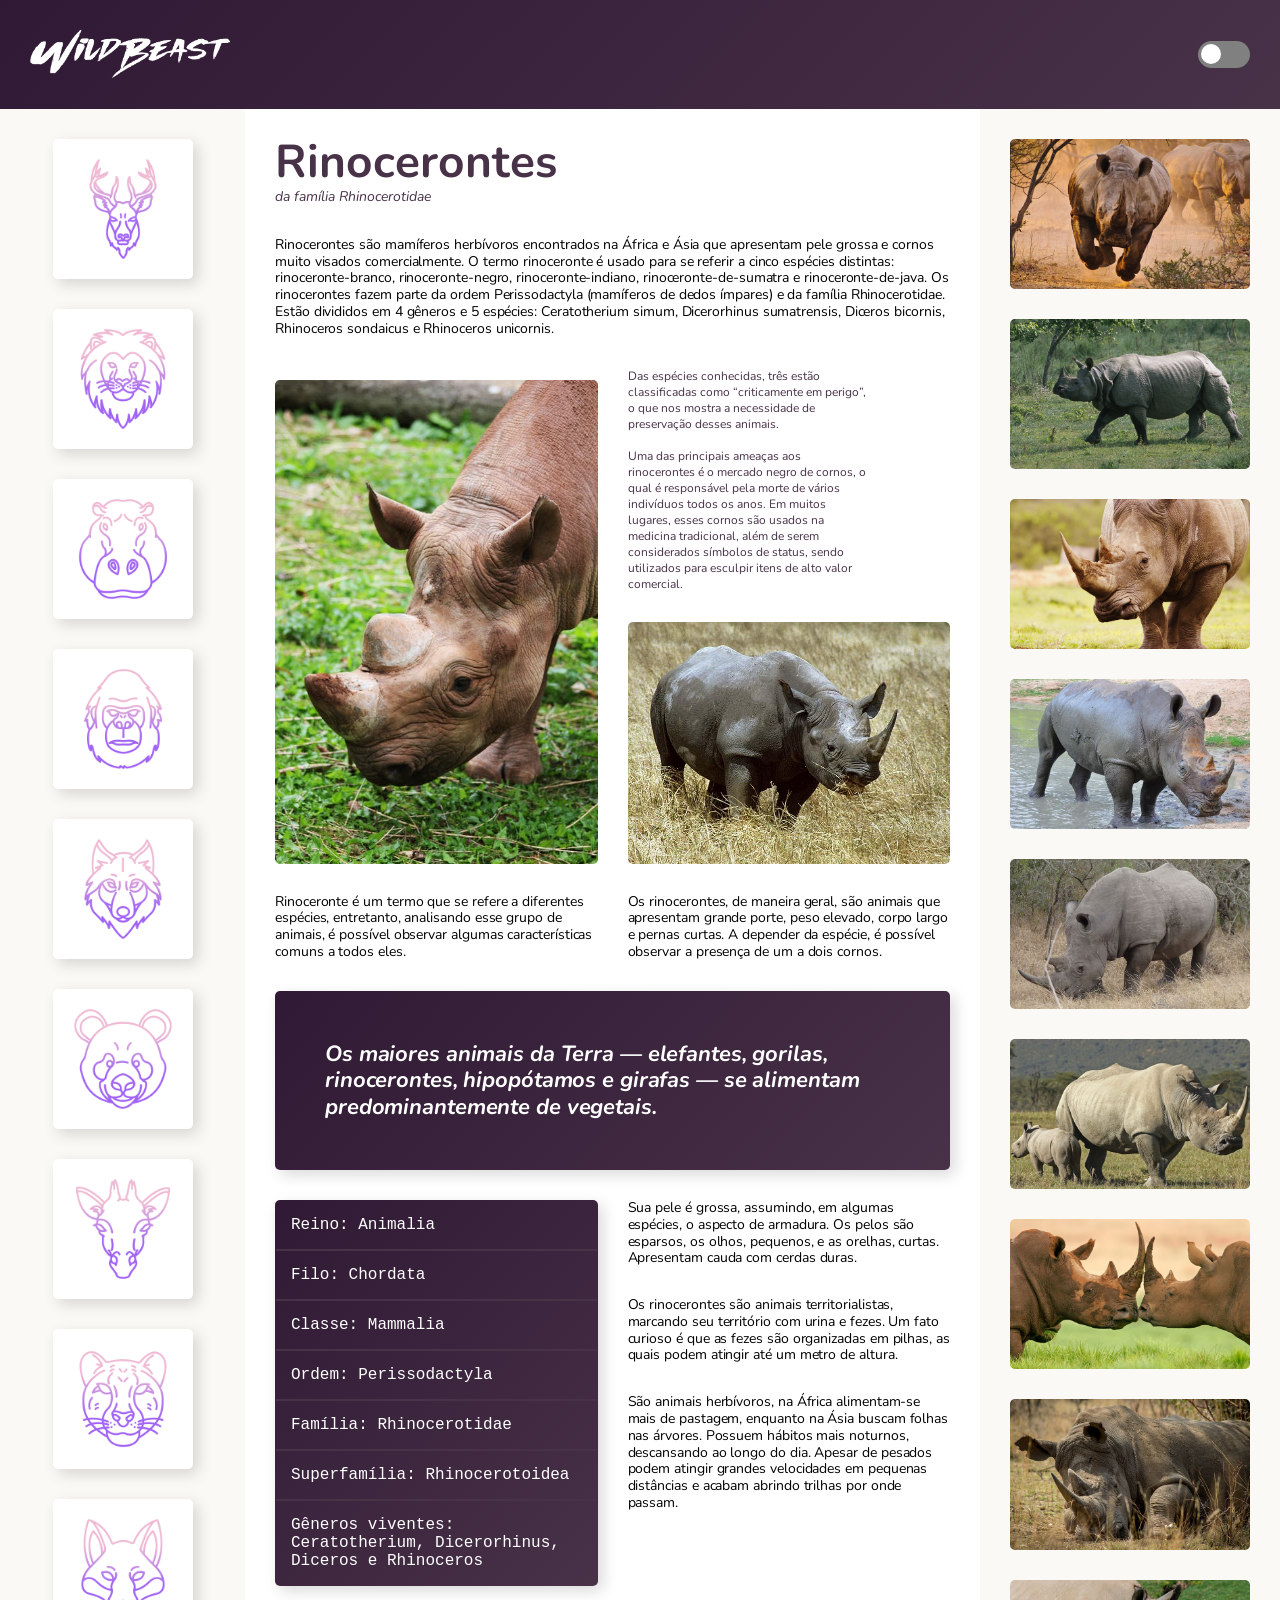
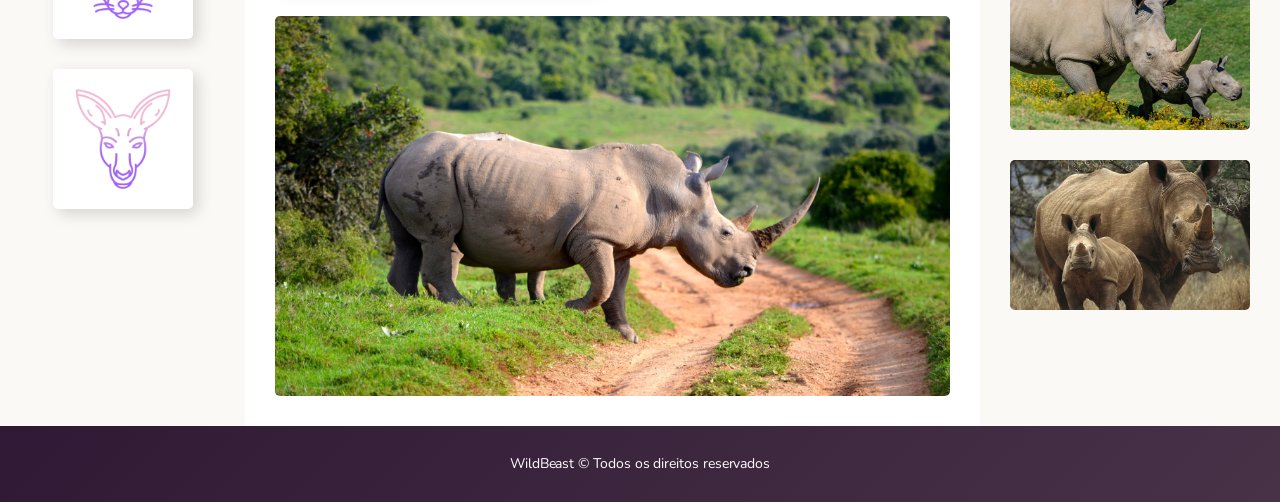
==== commit c3778863: "darkmode" ====
--- a/index.html
+++ b/index.html
@@ -21,12 +21,10 @@
             <a href="#" id="hoverlua" class="logo"><img src="img/wildbeast.svg" alt="WildBeast"></a>
 
             <nav>
-
-                <ul>
-                    <li><a href="#" id="blackTheme" onclick=darkmode()><img class="lua" src="img/luaicon.png"
-                                alt="A imagem de uma lua"></a></li>
+                <ul> 
+                    <li class="toggle"><input id="switch" type="checkbox" name="theme">
+                        <label for="switch">Toggle</label></li>
                 </ul>
-
             </nav>
 
         </header>
@@ -70,14 +68,14 @@
 
             <img class="imagem-1" src="img/Rino1.jpeg" alt="Rinoceronte 1">
 
-            <p class="destaque">
+            <span class="destaque">
                 Das espécies conhecidas, três estão classificadas como “criticamente em perigo”, o que nos mostra a
                 necessidade de preservação desses animais.<br><br>
                 Uma das principais ameaças aos rinocerontes é o mercado negro de cornos, o qual é responsável pela morte
                 de vários indivíduos todos os anos. Em muitos lugares, esses cornos são usados na medicina tradicional,
                 além de serem considerados símbolos de status, sendo utilizados para esculpir itens de alto valor
                 comercial.
-            </p>
+            </span>
 
             <img class="imagem-2" src="img/Rino2.jpeg" alt="Rinoceronte 2">
 
@@ -94,10 +92,10 @@
 
             <blockquote class="citaçao col-wide">
 
-                <p>
+                <b>
                     Os maiores animais da Terra — elefantes, gorilas, rinocerontes, hipopótamos e girafas — se alimentam
                     predominantemente de vegetais.
-                </p>
+                </b>
 
             </blockquote>
 
--- a/Css/style.css
+++ b/Css/style.css
@@ -1,5 +1,18 @@
+html {
+  font-family: "Nunito", Georgia, "Times New Roman", Times, serif;
+
+  --bg:#fff;
+  --bg-hfq: linear-gradient(135deg, #301934, #483248);
+  --color-text:#000;
+  --color-span:#483248;
+  --color-sides: #FAF9F6;
+  --color-headings: #0077FF;
+}
+
+
 body,
 p,
+b,
 h1,
 ul,
 li,
@@ -8,13 +21,14 @@
   margin: 0px;
 }
 
+
 blockquote {
   color: #fff!important;
 }
 
 body {
-  background: #fff; /* mudar*/
-  font-family: "Nunito", Georgia, "Times New Roman", Times, serif;
+  background: var(--bg); /* mudar*/
+  
 }
 
 li {
@@ -68,7 +82,7 @@
 
 .header {
   grid-area: header;
-  background: linear-gradient(135deg, #301934, #483248);
+  background: var(--bg-hfq);
   padding: 30px;
   display: grid;
   grid-template-columns: 1fr auto;
@@ -129,7 +143,7 @@
 
 .sidenav {
   grid-area: sidenav;
-  background: #FAF9F6; /* mudar*/
+  background: var(--color-sides);
   padding: 30px;
 }
 
@@ -220,11 +234,11 @@
 
 .col-wide {
   grid-column: 1 / -1;
-  color: #000;
-}
-
-.class-p {
-  color: #000;
+  color: var(--color-text);
+}
+
+p {
+  color: var(--color-text);
 }
 
 .imagem-1 {
@@ -259,7 +273,7 @@
 
 /* ------------------------------------------ */
 
-p {
+p, b {
   font-size: 14px;
   line-height: 1.2;
   letter-spacing: -0.005em;
@@ -276,12 +290,14 @@
 }
 
 .titulo h1 {
+  color: var(--color-span);
   font-size: 46px;
   line-height: 1;
   font-weight: 700;
 }
 
 .titulo span {
+  color: var(--color-span);
   font-size: 14px;
   font-style: italic;
 }
@@ -296,7 +312,7 @@
 .caracteristicas > div {
   width: 80px;
   text-align: center;
-  background: linear-gradient(135deg, #8844ee, #b07dfb);
+  background: var(--bg-hfq);
   border-radius: 5px;
   box-shadow: 7px 7px 15px 0px rgba(0, 0, 0, 0.15);
   position: relative;
@@ -341,7 +357,7 @@
 
 .destaque {
   font-size: 12px;
-  color: #483248;
+  color: var(--color-span);
   max-width: 20em;
 }
 
@@ -355,10 +371,10 @@
   padding: 50px;
   border-radius: 5px;
   box-shadow: 5px 5px 15px 0px rgba(0, 0, 0, 0.15);
-  background: linear-gradient(135deg, #301934, #483248);
-}
-
-.citaçao p {
+  background: var(--bg-hfq);
+}
+
+.citaçao b {
   font-size: 22px;
   font-style: italic;
   text-align: center;
@@ -380,7 +396,7 @@
 
 .anuncios {
   grid-area: anuncios;
-  background: #FAF9F6; /* mudar*/
+  background: var(--color-sides); /* mudar*/
   display: grid;
   align-content: start;
   padding: 30px;
@@ -404,7 +420,7 @@
 
 .footer {
   grid-area: footer;
-  background: linear-gradient(135deg, #301934, #483248);
+  background: var(--bg-hfq);
 }
 
 .footer p {
@@ -422,10 +438,46 @@
   height: auto;
 }
 
-.darkmodeBody {
-  background-color: #222222;
-}
-
-.leftandright {
-  background-color: #101010;
-}+
+
+input[type=checkbox]{
+  height: 0;
+  width: 0;
+  visibility: hidden;
+}
+
+label {
+  cursor: pointer;
+  text-indent: -9999px;
+  width: 52px;
+  height: 27px;
+  background: grey;
+  float: right;
+  border-radius: 100px;
+  position: relative;
+}
+
+label::after{
+  content: '';
+  position: absolute;
+  top: 3px;
+  left: 3px;
+  width: 20px;
+  height: 20px;
+  background-color: white;
+  border-radius: 90px;
+  transition: 0.3s;
+}
+
+input:checked + label {
+  background-color: var(--color-headings);
+}
+
+input:checked + label::after {
+  left: calc(100% - 5px);
+  transform: translateX(-100%);
+}
+
+label:active:after {
+  width: 45px;
+}
